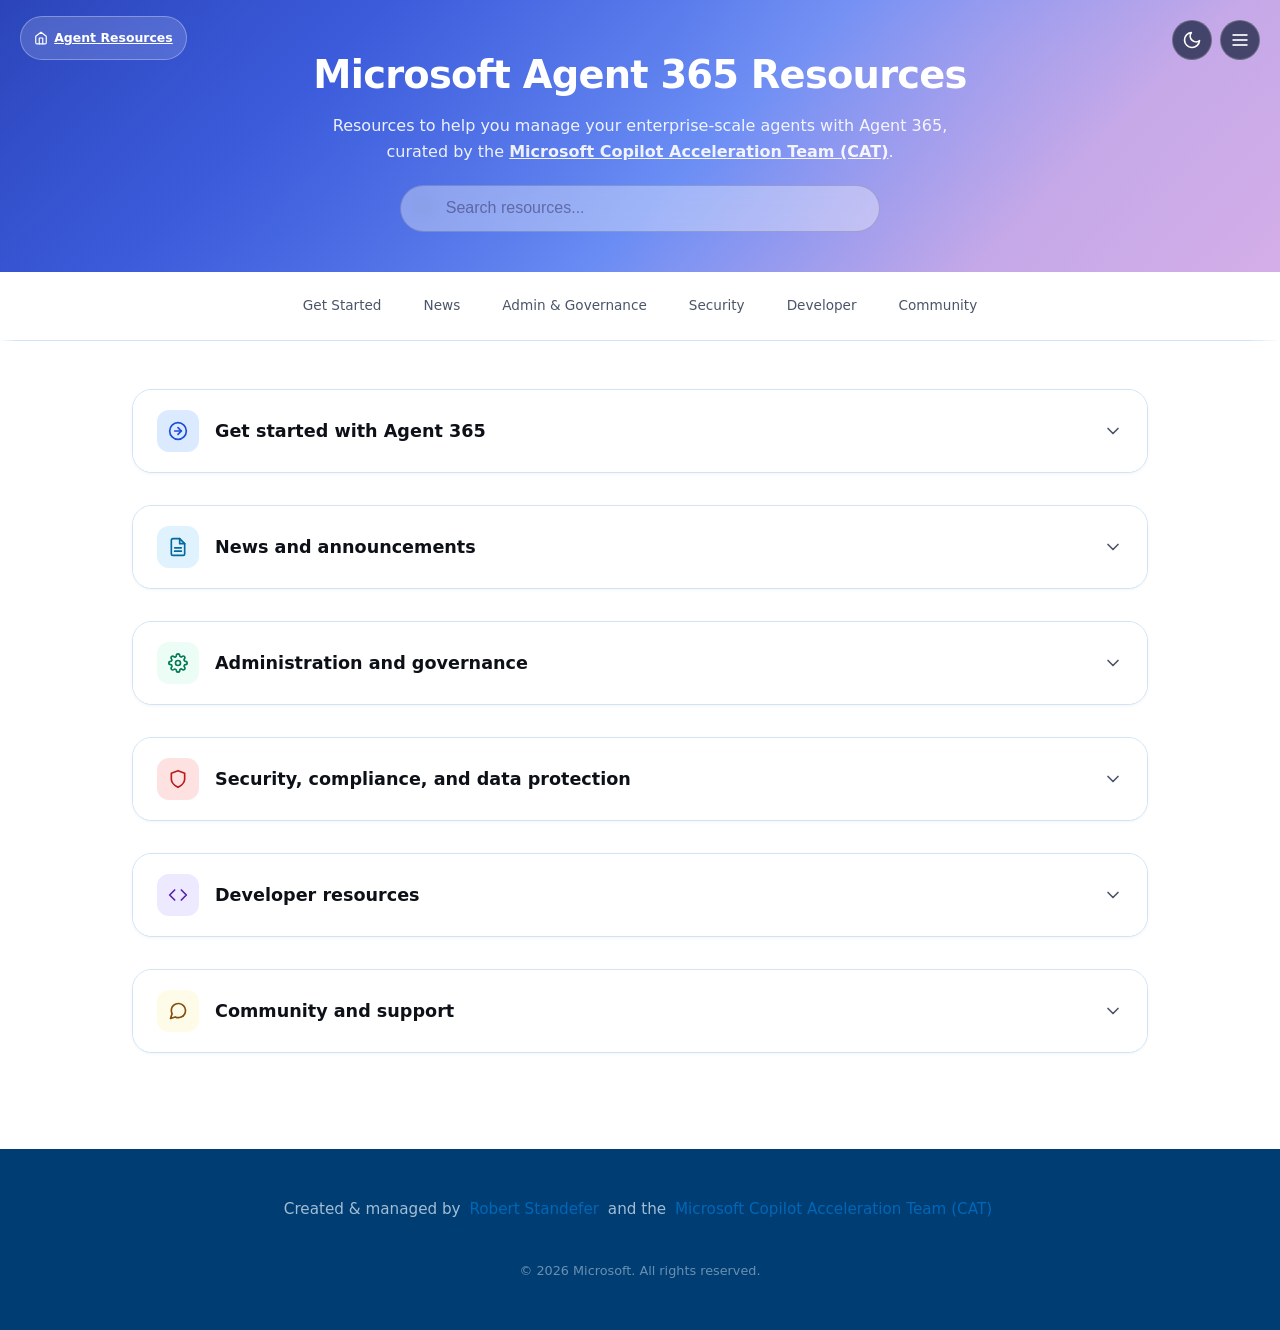
==== agent365/index.html @ 135c1c18 "Scheduled update 2026-06-18 Co-authored-by: Copilot <223556219+Copilot@users.noreply.github.com>" ====
<!doctype html>
<html lang="en">
  <head>
    <title>Microsoft Agent 365 Resources</title>
    <meta charset="utf-8" />
    <meta name="viewport" content="width=device-width, initial-scale=1" />
    <link rel="icon" href="favicon.ico" sizes="any" />
    <link rel="stylesheet" href="assets/css/styles.css" />
    <script src="../assets/js/theme-toggle.js"></script>

    <!-- Open Graph -->
    <meta property="og:type" content="article" />
    <meta property="og:title" content="Microsoft Agent 365 Resources" />
    <meta
      property="og:description"
      content="Curated resources to help you manage and govern your enterprise-scale agents with Agent 365 — the control plane for AI agents."
    />
    <meta
      name="description"
      content="Curated resources to help you manage and govern your enterprise-scale agents with Agent 365 — the control plane for AI agents."
    />
    <meta
		name="image" 
      property="og:image"
      content="https://microsoft.github.io/agent-resources/agent365/images/og-image.png?v=3"
    />
    <meta property="og:image:width" content="1200" />
    <meta property="og:image:height" content="630" />
    <meta name="author" content="Robert Standefer" />

    <!-- Twitter Card -->
    <meta name="twitter:card" content="summary_large_image" />
    <meta name="twitter:title" content="Microsoft Agent 365 Resources" />
    <meta
      name="twitter:description"
      content="Curated resources to help you manage and govern your enterprise-scale agents with Agent 365 — the control plane for AI agents."
    />
    <meta
      name="twitter:image"
      content="https://microsoft.github.io/agent-resources/agent365/images/og-image.png?v=3"
    />
    <script type="text/javascript">
    (function(c,l,a,r,i,t,y){
        c[a]=c[a]||function(){(c[a].q=c[a].q||[]).push(arguments)};
        t=l.createElement(r);t.async=1;t.src="https://www.clarity.ms/tag/"+i;
        y=l.getElementsByTagName(r)[0];y.parentNode.insertBefore(t,y);
    })(window, document, "clarity", "script", "vwf397nh78");
</script>
  </head>
  <body>
    <!-- Site Controls -->
    <div class="site-controls">
      <button id="theme-toggle" class="theme-toggle" aria-label="Switch to dark mode">
      <svg class="icon-moon" xmlns="http://www.w3.org/2000/svg" fill="none" viewBox="0 0 24 24" stroke="currentColor" stroke-width="2">
        <path stroke-linecap="round" stroke-linejoin="round" d="M21 12.79A9 9 0 1111.21 3a7 7 0 009.79 9.79z"/>
      </svg>
      <svg class="icon-sun" xmlns="http://www.w3.org/2000/svg" fill="none" viewBox="0 0 24 24" stroke="currentColor" stroke-width="2" style="display:none">
        <path stroke-linecap="round" stroke-linejoin="round" d="M12 3v1m0 16v1m8.66-13.66l-.71.71M4.05 19.95l-.71.71M21 12h-1M4 12H3m16.66 7.66l-.71-.71M4.05 4.05l-.71-.71M16 12a4 4 0 11-8 0 4 4 0 018 0z"/>
      </svg>
      </button>
      <button id="menu-toggle" class="menu-toggle" aria-label="Open menu" aria-expanded="false">
        <svg xmlns="http://www.w3.org/2000/svg" fill="none" viewBox="0 0 24 24" stroke="currentColor" stroke-width="2">
          <line x1="3" y1="6" x2="21" y2="6"/><line x1="3" y1="12" x2="21" y2="12"/><line x1="3" y1="18" x2="21" y2="18"/>
        </svg>
      </button>
      <nav id="site-menu" class="site-menu" aria-hidden="true">
        <a href="https://github.com/microsoft/agent-resources/blob/main/README.md" target="_blank" rel="noopener">README</a>
        <a href="https://github.com/microsoft/agent-resources/blob/main/agent365/CHANGELOG.md" target="_blank" rel="noopener">CHANGELOG</a>
      </nav>
    </div>

    <!-- ── Hero ── -->
    <section class="hero">
      <a href="../" class="hero-back">
        <svg viewBox="0 0 24 24"><path d="M3 9l9-7 9 7v11a2 2 0 0 1-2 2H5a2 2 0 0 1-2-2z"/><polyline points="9 22 9 12 15 12 15 22"/></svg>
        Agent Resources
      </a>
      <h1>Microsoft Agent 365 Resources</h1>
      <p>
        Resources to help you manage your enterprise-scale agents with Agent 365,<br> curated by the <a href="https://aka.ms/wearecat">Microsoft Copilot Acceleration Team (CAT)</a>.
      </p>
      <div class="search-bar">
        <svg
          viewBox="0 0 24 24"
          stroke-width="2"
          stroke-linecap="round"
          stroke-linejoin="round"
        >
          <circle cx="11" cy="11" r="8" />
          <line x1="21" y1="21" x2="16.65" y2="16.65" />
        </svg>
        <input
          type="text"
          id="searchInput" aria-label="Search resources"
          placeholder="Search resources..."
          autocomplete="off"
        />
      </div>
    </section>

    <!-- ── Sticky Nav ── -->
    <nav class="nav-strip" id="navStrip">
      <a href="#get-started">Get Started</a>
      <a href="#news">News</a>
<a href="#admin">Admin &amp; Governance</a>
      <a href="#security">Security</a>
      <a href="#developer">Developer</a>
      <a href="#community">Community</a>
    </nav>

    <!-- ── Content ── -->
    <main class="content-wrap">
      <!-- GET STARTED -->
      <div class="section-card" id="get-started">
        <button class="section-header" aria-expanded="false">
          <span class="section-icon icon-start" aria-hidden="true"><svg width="20" height="20" viewBox="0 0 24 24" fill="none" stroke="currentColor" stroke-width="2" stroke-linecap="round" stroke-linejoin="round"><circle cx="12" cy="12" r="10"/><path d="M12 16l4-4-4-4"/><line x1="8" y1="12" x2="16" y2="12"/></svg></span>
          <span class="section-title">Get started with Agent 365</span>
          <svg
            class="chevron"
            viewBox="0 0 24 24"
            stroke-width="2"
            stroke-linecap="round"
            stroke-linejoin="round"
          >
            <polyline points="6 9 12 15 18 9" />
          </svg>
        </button>
        <div class="section-body">
          <h3 class="sub-heading">What is Agent 365?</h3>
          <ul class="link-list">
            <li><a href="https://www.youtube.com/watch?v=WTcyL68qTo8" target="_blank" rel="noopener">Agent 365 Overview</a> &mdash; John Savill's Technical Training, video</li>
            <li><a href="https://www.youtube.com/watch?v=SzxwdNeSnKs" target="_blank" rel="noopener">Introducing Microsoft Agent 365 &mdash; The control plane for AI agents</a> &mdash; video</li>
            <li><a href="https://aka.ms/aiWebinars/agent365" target="_blank" rel="noopener">Everything to know about Microsoft Agent 365</a> &mdash; webinar</li>
            <li><a href="https://learn.microsoft.com/microsoft-agent-365/use" target="_blank" rel="noopener">Use and collaborate with agents in Agent 365</a> &mdash; end-user guide</li>
            <li>Official website &mdash; <a href="https://aka.ms/A365Website" target="_blank" rel="noopener">aka.ms/A365Website</a></li>
            <li>
              Official product page &mdash;
              <a
                href="https://www.microsoft.com/microsoft-agent-365"
                target="_blank"
                rel="noopener"
                >Microsoft Agent 365: The Control Plane for Agents</a
              >
            </li>
            <li>
              Documentation hub &mdash;
              <a
                href="https://learn.microsoft.com/microsoft-agent-365/"
                target="_blank"
                rel="noopener"
                >Microsoft Agent 365 documentation</a
              >
            </li>
            <li>
              <a
                href="https://learn.microsoft.com/microsoft-agent-365/overview"
                target="_blank"
                rel="noopener"
                >What is Microsoft Agent 365?</a
              >
              &mdash; overview and core capabilities
            </li>
          </ul>
          <h3 class="sub-heading">Onboarding guides</h3>
          <ul class="link-list">
            <li><a href="https://learn.microsoft.com/microsoft-agent-365/get-started" target="_blank" rel="noopener">Get started with Agent 365</a> &mdash; step-by-step guide to enabling Agent 365 and onboarding your organization</li>
            <li><a href="https://learn.microsoft.com/microsoft-agent-365/connect-existing-agents" target="_blank" rel="noopener">Connect existing agents to Agent 365</a> &mdash; register and govern agents already built on any platform or framework</li>
            <li><a href="https://learn.microsoft.com/microsoft-agent-365/third-party-agents" target="_blank" rel="noopener">Use third-party agents in Agent 365</a> &mdash; discover, enable, and govern partner agents through the Agent 365 catalog</li>
          </ul>
          <h3 class="sub-heading">Core capabilities</h3>
          <ul class="link-list">
            <li>
              <strong>Registry</strong> &mdash; discover and catalog every agent
              across the organization
            </li>
            <li>
              <strong>Access Control</strong> &mdash; set policies for which
              agents can run and who can use them
            </li>
            <li>
              <strong>Visualization</strong> &mdash; dashboards and telemetry
              across the entire agent fleet
            </li>
            <li>
              <strong>Interoperability</strong> &mdash; works with agents from
              Microsoft, open-source, and third-party platforms
            </li>
            <li>
              <strong>Security</strong> &mdash; threat detection, compliance,
              and data protection for agents at scale
            </li>
          </ul>
          <h3 class="sub-heading">Microsoft Build 2026</h3>
          <ul class="session-grid">
            <li><a href="https://news.microsoft.com/build-2026/" target="_blank" rel="noopener"><span class="session-badge">HUB</span> Build 2026 news hub</a></li>
            <li><a href="https://news.microsoft.com/build-2026-live-blog/" target="_blank" rel="noopener"><span class="session-badge">LIVE</span> Build 2026 live blog</a></li>
          </ul>
        </div>
      </div>

      <!-- NEWS & ANNOUNCEMENTS -->
      <div class="section-card" id="news">
        <button class="section-header" aria-expanded="false">
          <span class="section-icon icon-news" aria-hidden="true"><svg width="20" height="20" viewBox="0 0 24 24" fill="none" stroke="currentColor" stroke-width="2" stroke-linecap="round" stroke-linejoin="round"><path d="M14 2H6a2 2 0 0 0-2 2v16a2 2 0 0 0 2 2h12a2 2 0 0 0 2-2V8z"/><polyline points="14 2 14 8 20 8"/><line x1="16" y1="13" x2="8" y2="13"/><line x1="16" y1="17" x2="8" y2="17"/></svg></span>
          <span class="section-title">News and announcements</span>
          <svg
            class="chevron"
            viewBox="0 0 24 24"
            stroke-width="2"
            stroke-linecap="round"
            stroke-linejoin="round"
          >
            <polyline points="6 9 12 15 18 9" />
          </svg>
        </button>
        <div class="section-body">
          <ul class="link-list">
            <li><a href="https://news.microsoft.com/build-2026-live-blog/" target="_blank" rel="noopener">Microsoft Build 2026 live blog</a> &mdash; all Build 2026 announcements including Windows 365 for Agents GA, Microsoft Scout, and expanded agent governance (Jun 2026)</li>
            <li><a href="https://techcommunity.microsoft.com/blog/agent-365-blog/make-any-agent-enterprise-ready-with-the-agent-365-sdk/4524575" target="_blank" rel="noopener">Make any agent enterprise-ready with the Agent 365 SDK</a> &mdash; Tech Community walkthrough of identity, observability, notifications, Work IQ tooling, and governance for agents built on any stack (Jun 2, 2026)</li>
            <li><a href="https://www.microsoft.com/security/blog/2026/05/01/microsoft-agent-365-now-generally-available-expands-capabilities-and-integrations/" target="_blank" rel="noopener">Microsoft Agent 365, now generally available, expands capabilities and integrations</a> &mdash; official GA announcement covering the control plane, shadow AI discovery, Windows 365 for Agents, and partner ecosystem expansion (May 1, 2026)</li>
            <li><a href="https://www.microsoft.com/security/blog/2026/06/02/microsoft-build-2026-securing-code-agents-and-models-across-the-development-lifecycle/" target="_blank" rel="noopener">Microsoft Build 2026: Securing code, agents, and models across the development lifecycle</a> &mdash; Microsoft Security Blog roundup covering Windows 365 for Agents, Intune policy controls, and agent governance at Build 2026 (Jun 2, 2026)</li>
            <li><a href="https://blogs.windows.com/windowsdeveloper/2026/06/02/windows-platform-security-for-ai-agents/" target="_blank" rel="noopener">Making Windows the trustworthy OS for agents</a> &mdash; Windows platform security primitives, Microsoft Execution Containers, and Agent 365 policy-based controls for local agents (Jun 2, 2026)</li>
            <li>
              Agent 365 blog &mdash;
              <a
                href="https://techcommunity.microsoft.com/category/microsoft365/blog/agent-365-blog"
                target="_blank"
                rel="noopener"
                >Microsoft Tech Community</a
              >
            </li>
            <li>
              <a
                href="https://www.microsoft.com/microsoft-agent-365"
                target="_blank"
                rel="noopener"
                >Microsoft Agent 365 product page</a
              >
              &mdash; product overview, capabilities, and deployment entry points
            </li>
            <li>
              <a
                href="https://www.microsoft.com/microsoft-365/blog/2026/03/09/powering-frontier-transformation-with-copilot-and-agents/"
                target="_blank"
                rel="noopener"
                >Powering frontier transformation with Copilot and agents</a
              >
              (Mar 2026)
            </li>
            <li>
              <a
                href="https://blogs.microsoft.com/blog/2026/03/09/introducing-the-first-frontier-suite-built-on-intelligence-trust/"
                target="_blank"
                rel="noopener"
                >Introducing the First Frontier Suite built on Intelligence +
                Trust</a
              >
              (Mar 2026)
            </li>
            <li>
              <a
                href="https://techcommunity.microsoft.com/blog/agent-365-blog/get-to-know-these-agent-365-community-all-stars/4501056"
                target="_blank"
                rel="noopener"
                >Get to know these Agent 365 community all-stars</a
              >
            </li>
            <li><a href="https://adoption.microsoft.com/files/copilot-studio/Agent-governance-whitepaper.pdf" target="_blank" rel="noopener">Agent Governance Whitepaper</a> &mdash; comprehensive guidance on agent lifecycle, compliance, data security, and responsible AI</li>
            <li><a href="https://techcommunity.microsoft.com/blog/microsoft-entra-blog/microsoft-entra-innovations-announced-at-rsac-2026/4502146" target="_blank" rel="noopener">Microsoft Entra innovations announced at RSAC 2026</a> &mdash; Agent ID, shadow AI detection, and Zero Trust for AI</li>
            <li><a href="https://blogs.windows.com/msedgedev/2026/03/23/protect-your-enterprise-from-shadow-ai-and-more-announcements-at-rsac-2026/" target="_blank" rel="noopener">Protect your enterprise from shadow AI and more: Announcements at RSAC 2026</a> &mdash; network-level prompt injection blocking and shadow AI detection</li>
            <li><a href="https://techcommunity.microsoft.com/blog/microsoft-security-blog/securing-ai-agents-end%E2%80%91to%E2%80%91end-connecting-purview-dspm-agent-365-and-the-ai-secur/4521155" target="_blank" rel="noopener">Securing AI agents end-to-end: Connecting Purview, DSPM, Agent 365, and the AI Security Dashboard</a> &mdash; Microsoft Security Blog &mdash; closes the visibility gap across data protection, identity governance, and threat detection for Copilot and custom agents (May 19, 2026)</li>
            <li><a href="https://techcommunity.microsoft.com/blog/agent-365-blog/microsoft-365-e7--agent365-from-where-you-are-to-enterprise-ai-at-scale/4519969" target="_blank" rel="noopener">Microsoft 365 E7 + Agent 365: From where you are to enterprise AI at scale</a> &mdash; Tech Community Agent 365 blog &mdash; how the E7 Frontier Suite operationalizes agent governance, visibility, and control (May 15, 2026)</li>
            <li><a href="https://techcommunity.microsoft.com/blog/agent-365-blog/agent365-the-identity-first-control-plane-for-scalable-ai-agents/4519921" target="_blank" rel="noopener">Agent 365: The identity-first control plane for scalable AI agents</a> &mdash; Tech Community Agent 365 blog &mdash; explainer on agent identity as the foundation for governing persistent AI actors (May 14, 2026)</li>
            <li><a href="https://techcommunity.microsoft.com/blog/agent-365-blog/you-asked%E2%80%94we-answered-inside-the-agent-365-ama/4519485" target="_blank" rel="noopener">You asked — we answered: Inside the Agent 365 AMA</a> &mdash; replay and Q&amp;A from the May 12 Agent 365 Live AMA covering licensing, third-party agents, governance, and security (May 13, 2026)</li>
            <li><a href="https://www.microsoft.com/security/blog/2026/05/01/microsoft-agent-365-now-generally-available-expands-capabilities-and-integrations/" target="_blank" rel="noopener">Microsoft Agent 365, now generally available, expands capabilities and integrations</a> &mdash; official GA announcement on the Microsoft Security Blog &mdash; Agent 365 control plane is now GA at $15/user/month, with expanded Defender, Purview, Entra, and third-party integrations (May 1, 2026)</li>
            <li><a href="https://techcommunity.microsoft.com/blog/agent-365-blog/what%E2%80%99s-new-in-agent-365-may-2026/4516340" target="_blank" rel="noopener">What's New in Agent 365: May 2026</a> &mdash; Tech Community Agent 365 blog &mdash; GA capabilities walkthrough including the new admin-center dashboard, agent registry, and observe/govern/secure pillars (May 1, 2026)</li>
            <li><a href="https://techcommunity.microsoft.com/blog/partnernews/now-generally-available-microsoft-365-e7-and-agent-365/4516469" target="_blank" rel="noopener">Now generally available: Microsoft 365 E7 and Agent 365</a> &mdash; Tech Community Partner News &mdash; the new E7 Frontier Suite bundles E5, Copilot, Entra Suite, and Agent 365; CSP licensing details and partner readiness (May 1, 2026)</li>
            <li><a href="https://venturebeat.com/technology/microsoft-takes-agent-365-out-of-preview-as-shadow-ai-becomes-an-enterprise-threat" target="_blank" rel="noopener">Microsoft takes Agent 365 out of preview as shadow AI becomes an enterprise threat</a> &mdash; VentureBeat coverage of Agent 365 GA, shadow AI detection, and runtime protection (May 2026)</li>
            <li><a href="https://techcommunity.microsoft.com/blog/agent-365-blog/icymi-microsoft-agent-365-ama/4503596" target="_blank" rel="noopener">ICYMI: Microsoft Agent 365 AMA</a> &mdash; replay of the Ask Microsoft Anything session covering licensing, adoption, deployment, and live product Q&amp;A (Mar 18, 2026)</li>
          </ul>
        </div>
      </div>

      <!-- IT ADMIN -->
      <div class="section-card" id="admin">
        <button class="section-header" aria-expanded="false">
          <span class="section-icon icon-admin" aria-hidden="true"><svg width="20" height="20" viewBox="0 0 24 24" fill="none" stroke="currentColor" stroke-width="2" stroke-linecap="round" stroke-linejoin="round"><circle cx="12" cy="12" r="3"/><path d="M19.4 15a1.65 1.65 0 0 0 .33 1.82l.06.06a2 2 0 0 1 0 2.83 2 2 0 0 1-2.83 0l-.06-.06a1.65 1.65 0 0 0-1.82-.33 1.65 1.65 0 0 0-1 1.51V21a2 2 0 0 1-2 2 2 2 0 0 1-2-2v-.09A1.65 1.65 0 0 0 9 19.4a1.65 1.65 0 0 0-1.82.33l-.06.06a2 2 0 0 1-2.83 0 2 2 0 0 1 0-2.83l.06-.06A1.65 1.65 0 0 0 4.68 15a1.65 1.65 0 0 0-1.51-1H3a2 2 0 0 1-2-2 2 2 0 0 1 2-2h.09A1.65 1.65 0 0 0 4.6 9a1.65 1.65 0 0 0-.33-1.82l-.06-.06a2 2 0 0 1 0-2.83 2 2 0 0 1 2.83 0l.06.06A1.65 1.65 0 0 0 9 4.68a1.65 1.65 0 0 0 1-1.51V3a2 2 0 0 1 2-2 2 2 0 0 1 2 2v.09a1.65 1.65 0 0 0 1 1.51 1.65 1.65 0 0 0 1.82-.33l.06-.06a2 2 0 0 1 2.83 0 2 2 0 0 1 0 2.83l-.06.06A1.65 1.65 0 0 0 19.4 9a1.65 1.65 0 0 0 1.51 1H21a2 2 0 0 1 2 2 2 2 0 0 1-2 2h-.09a1.65 1.65 0 0 0-1.51 1z"/></svg></span>
          <span class="section-title">Administration and governance</span>
          <svg
            class="chevron"
            viewBox="0 0 24 24"
            stroke-width="2"
            stroke-linecap="round"
            stroke-linejoin="round"
          >
            <polyline points="6 9 12 15 18 9" />
          </svg>
        </button>
        <div class="section-body">
          <ul class="link-list">
            <li><a href="https://aka.ms/a365/registry" target="_blank" rel="noopener">Discover, Govern, and Secure Agents with Registry and Agent Map</a> &mdash; webinar</li>
            <li><a href="https://aka.ms/A365/Access" target="_blank" rel="noopener">Access Control for Agents</a> &mdash; webinar</li>
            <li><a href="https://aka.ms/A365/Interop" target="_blank" rel="noopener">Agent 365 Tools: Identity, Observability &amp; Interoperability</a> &mdash; webinar</li>
            <li>
              Agent 365 in Microsoft 365 Admin Center &mdash;
              <a
                href="https://learn.microsoft.com/microsoft-365/admin/manage/agent-365-overview?view=o365-worldwide"
                target="_blank"
                rel="noopener"
                >overview page</a
              >
            </li>
            <li>
              Agent Registry &mdash;
              <a
                href="https://learn.microsoft.com/microsoft-365/admin/manage/agent-registry?view=o365-worldwide"
                target="_blank"
                rel="noopener"
                >manage and govern agents in Admin Center</a
              >
            </li>
            <li>
              Microsoft 365 Copilot agents admin guide &mdash;
              <a
                href="https://learn.microsoft.com/copilot/microsoft-365/agent-essentials/m365-agents-admin-guide"
                target="_blank"
                rel="noopener"
                >full admin reference</a
              >
            </li>
          </ul>
          <h3 class="sub-heading">Monitor and observe</h3>
          <ul class="link-list">
            <li><a href="https://learn.microsoft.com/microsoft-agent-365/observe" target="_blank" rel="noopener">Observe agent activity in Microsoft Teams</a> &mdash; dashboards and telemetry for monitoring agent interactions within Teams</li>
            <li><a href="https://learn.microsoft.com/microsoft-agent-365/observe-agents-microsoft-365-copilot" target="_blank" rel="noopener">Observe agent activity in Microsoft 365 Copilot</a> &mdash; monitor agent usage and performance across the M365 Copilot surface</li>
          </ul>
          <h3 class="sub-heading">Agent governance resources</h3>
          <ul class="link-list">
            <li><a href="https://learn.microsoft.com/copilot/microsoft-365/agent-essentials/m365-agents-checklist" target="_blank" rel="noopener">Microsoft 365 Agents Checklist</a> &mdash; deployment checklist covering objectives, costs, RAI, permissions, and rollout phases</li>
            <li><a href="https://adoption.microsoft.com/files/copilot-studio/Agent-governance-whitepaper.pdf" target="_blank" rel="noopener">Agent Governance Whitepaper</a> &mdash; lifecycle management, compliance frameworks, and responsible AI guidelines</li>
            <li><a href="https://learn.microsoft.com/microsoft-365/admin/manage/manage-copilot-agents-integrated-apps" target="_blank" rel="noopener">Manage agents in the Microsoft 365 admin center</a> &mdash; view, block, assign, and remove agents across your tenant</li>
            <li><a href="https://techcommunity.microsoft.com/blog/healthcareandlifesciencesblog/new-agent-management-experience-in-microsoft-365-admin-center/4422483" target="_blank" rel="noopener">New Agent Management Experience in M365 Admin Center</a> &mdash; dedicated Agents &amp; Connectors admin hub</li>
          </ul>
        </div>
      </div>

      <!-- SECURITY -->
      <div class="section-card" id="security">
        <button class="section-header" aria-expanded="false">
          <span class="section-icon icon-security" aria-hidden="true"><svg width="20" height="20" viewBox="0 0 24 24" fill="none" stroke="currentColor" stroke-width="2" stroke-linecap="round" stroke-linejoin="round"><path d="M12 22s8-4 8-10V5l-8-3-8 3v7c0 6 8 10 8 10z"/></svg></span>
          <span class="section-title"
            >Security, compliance, and data protection</span
          >
          <svg
            class="chevron"
            viewBox="0 0 24 24"
            stroke-width="2"
            stroke-linecap="round"
            stroke-linejoin="round"
          >
            <polyline points="6 9 12 15 18 9" />
          </svg>
        </button>
        <div class="section-body">
          <h3 class="sub-heading">Agent 365 security documentation</h3>
          <ul class="link-list">
            <li><a href="https://aka.ms/A365/Security" target="_blank" rel="noopener">Unlocking Agent 365 Security and Governance</a> &mdash; webinar</li>
            <li>
              <a
                href="https://learn.microsoft.com/security/security-for-ai/agent-365-security"
                target="_blank"
                rel="noopener"
                >Secure AI agents at scale using Microsoft Agent 365</a
              >
              &mdash; identity, access control, threat detection, runtime
              defense, and data security
            </li>
            <li>
              <a
                href="https://www.microsoft.com/security/blog/2026/03/09/secure-agentic-ai-for-your-frontier-transformation/"
                target="_blank"
                rel="noopener"
                >Secure agentic AI for your Frontier Transformation</a
              >
              &mdash; Microsoft Security Blog (Mar 2026)
            </li>
            <li><a href="https://www.microsoft.com/security/blog/2026/06/02/microsoft-build-2026-securing-code-agents-and-models-across-the-development-lifecycle/" target="_blank" rel="noopener">Securing code, agents, and models across the development lifecycle</a> &mdash; Build 2026 security guidance spanning agent governance, identity, and runtime controls</li>
            <li><a href="https://blogs.windows.com/windowsdeveloper/2026/06/02/windows-platform-security-for-ai-agents/" target="_blank" rel="noopener">Windows platform security for AI agents</a> &mdash; containment, identity, manageability, and Microsoft Execution Containers for trustworthy local agents</li>
            <li>
              <a
                href="https://www.microsoft.com/security/blog/2026/01/23/runtime-risk-realtime-defense-securing-ai-agents/"
                target="_blank"
                rel="noopener"
                >From runtime risk to real-time defense: Securing AI agents</a
              >
              &mdash; Microsoft Security Blog
            </li>
          </ul>
          <h3 class="sub-heading">Microsoft Purview</h3>
          <ul class="link-list">
            <li>
              <a
                href="https://learn.microsoft.com/purview/ai-agent-365"
                target="_blank"
                rel="noopener"
                >Use Microsoft Purview to manage data security &amp; compliance
                for Agent 365</a
              >
              &mdash; DSPM for AI, auditing, DLP, sensitivity labels,
              eDiscovery, Insider Risk Management
            </li>
          </ul>
          <h3 class="sub-heading">Microsoft Defender</h3>
          <ul class="link-list">
            <li>
              <a
                href="https://learn.microsoft.com/defender-xdr/ai-agent-inventory"
                target="_blank"
                rel="noopener"
                >Protect AI agents &mdash; Microsoft Defender XDR</a
              >
              &mdash; agent inventory, real-time protection, threat hunting,
              security posture management
            </li>
          </ul>
          <h3 class="sub-heading">Microsoft Entra Agent ID</h3>
          <ul class="link-list">
            <li>
              <a
                href="https://learn.microsoft.com/entra/agent-id/identity-platform/what-is-agent-id"
                target="_blank"
                rel="noopener"
                >What are agent identities? &mdash; Microsoft Entra Agent ID</a
              >
              &mdash; authentication, authorization, identity protection, and
              access governance for AI agents
            </li>
          </ul>
          <h3 class="sub-heading">Governance and compliance</h3>
          <ul class="link-list">
            <li><a href="https://techcommunity.microsoft.com/blog/microsoft-security-blog/microsoft-purview-securing-data-and-enabling-apps-and-agents-across-your-ai-stac/4503806" target="_blank" rel="noopener">Microsoft Purview: Securing data and enabling apps and agents across your AI stack</a> &mdash; data security, compliance, and governance for enterprise agent deployments</li>
          </ul>
        </div>
      </div>

      <!-- DEVELOPER -->
      <div class="section-card" id="developer">
        <button class="section-header" aria-expanded="false">
          <span class="section-icon icon-dev" aria-hidden="true"><svg width="20" height="20" viewBox="0 0 24 24" fill="none" stroke="currentColor" stroke-width="2" stroke-linecap="round" stroke-linejoin="round"><polyline points="16 18 22 12 16 6"/><polyline points="8 6 2 12 8 18"/></svg></span>
          <span class="section-title">Developer resources</span>
          <svg
            class="chevron"
            viewBox="0 0 24 24"
            stroke-width="2"
            stroke-linecap="round"
            stroke-linejoin="round"
          >
            <polyline points="6 9 12 15 18 9" />
          </svg>
        </button>
        <div class="section-body">
          <h3 class="sub-heading">Videos</h3>
          <ul class="link-list">
            <li><a href="https://www.youtube.com/watch?v=LOtAElJYlmc" target="_blank" rel="noopener">Make your Agents Enterprise-Ready with the Agent 365 SDK</a></li>
            <li><a href="https://www.youtube.com/watch?v=dOcIowhliJ4" target="_blank" rel="noopener">Introduction to Agent 365 SDK</a></li>
            <li><a href="https://www.youtube.com/watch?v=115RGNG18Qg&amp;list=PLWZJrkeLOrbZQjtKXMaOW6xS5RfPMUZjS" target="_blank" rel="noopener">Agent 365 for Developers</a> &mdash; playlist</li>
          </ul>
          <h3 class="sub-heading">Agent 365 SDK &amp; developer docs</h3>
          <ul class="link-list">
            <li>Microsoft Agent 365 Learn &mdash; <a href="https://aka.ms/Agent365Learn" target="_blank" rel="noopener">aka.ms/Agent365Learn</a></li>
            <li><a href="https://techcommunity.microsoft.com/blog/agent-365-blog/make-any-agent-enterprise-ready-with-the-agent-365-sdk/4524575" target="_blank" rel="noopener">Make any agent enterprise-ready with the Agent 365 SDK</a> &mdash; end-to-end primer on adding enterprise controls to existing agents</li>
            <li>
              Agent 365 developer documentation &mdash;
              <a
                href="https://learn.microsoft.com/microsoft-agent-365/developer/"
                target="_blank"
                rel="noopener"
                >SDK and CLI reference</a
              >
            </li>
            <li>
              Agent 365 identity &mdash;
              <a
                href="https://learn.microsoft.com/microsoft-agent-365/developer/identity"
                target="_blank"
                rel="noopener"
                >developer identity guide</a
              >
            </li>
            <li><a href="https://learn.microsoft.com/microsoft-agent-365/" target="_blank" rel="noopener">Microsoft Agent 365 documentation hub</a> &mdash; full product documentation</li>
            <li><a href="https://learn.microsoft.com/microsoft-agent-365/overview" target="_blank" rel="noopener">What is Microsoft Agent 365?</a> &mdash; overview of the control plane for AI agents</li>
          </ul>
          <h3 class="sub-heading">GitHub repositories</h3>
          <ul class="link-list">
            <li><a href="https://github.com/microsoft/Agent365-nodejs" target="_blank" rel="noopener">microsoft/Agent365-nodejs</a> &mdash; Agent 365 SDK for Node.js</li>
            <li><a href="https://github.com/microsoft/Agent365-python" target="_blank" rel="noopener">microsoft/Agent365-python</a> &mdash; Agent 365 SDK for Python</li>
            <li><a href="https://github.com/microsoft/Agent365-dotnet" target="_blank" rel="noopener">microsoft/Agent365-dotnet</a> &mdash; Agent 365 SDK for .NET</li>
            <li><a href="https://github.com/microsoft/Agent365-Samples" target="_blank" rel="noopener">microsoft/Agent365-Samples</a> &mdash; sample applications</li>
            <li><a href="https://github.com/microsoft/Agent365-devTools" target="_blank" rel="noopener">microsoft/Agent365-devTools</a> &mdash; developer tools</li>
          </ul>
        </div>
      </div>

      <!-- COMMUNITY -->
      <div class="section-card" id="community">
        <button class="section-header" aria-expanded="false">
          <span class="section-icon icon-comm" aria-hidden="true"><svg width="20" height="20" viewBox="0 0 24 24" fill="none" stroke="currentColor" stroke-width="2" stroke-linecap="round" stroke-linejoin="round"><path d="M21 11.5a8.38 8.38 0 0 1-.9 3.8 8.5 8.5 0 0 1-7.6 4.7 8.38 8.38 0 0 1-3.8-.9L3 21l1.9-5.7a8.38 8.38 0 0 1-.9-3.8 8.5 8.5 0 0 1 4.7-7.6 8.38 8.38 0 0 1 3.8-.9h.5a8.48 8.48 0 0 1 8 8v.5z"/></svg></span>
          <span class="section-title">Community and support</span>
          <svg
            class="chevron"
            viewBox="0 0 24 24"
            stroke-width="2"
            stroke-linecap="round"
            stroke-linejoin="round"
          >
            <polyline points="6 9 12 15 18 9" />
          </svg>
        </button>
        <div class="section-body">
          <ul class="link-list">
            <li>
              Agent 365 Tech Community blog &mdash;
              <a
                href="https://techcommunity.microsoft.com/category/microsoft365/blog/agent-365-blog"
                target="_blank"
                rel="noopener"
                >latest posts and announcements</a
              >
            </li>
            <li>
              <a
                href="https://techcommunity.microsoft.com/blog/agent-365-blog/get-to-know-these-agent-365-community-all-stars/4501056"
                target="_blank"
                rel="noopener"
                >Agent 365 community all-stars</a
              >
              &mdash; MVPs and influencers sharing tips and implementations
            </li>
            <li>
              Microsoft Agent 365 product page &mdash;
              <a
                href="https://www.microsoft.com/microsoft-agent-365"
                target="_blank"
                rel="noopener"
                >overview and access options</a
              >
            </li>
            <li>
              <a
                href="https://aka.ms/Agent365AMA"
                target="_blank"
                rel="noopener"
                >Agent 365 AMA</a
              >
              &mdash; Ask Me Anything sessions
            </li>
            <li><a href="https://learn.microsoft.com/microsoft-agent-365/" target="_blank" rel="noopener">Agent 365 documentation hub</a> &mdash; full Microsoft Learn documentation</li>
            <li><a href="https://www.youtube.com/playlist?list=PLWZJrkeLOrbZQjtKXMaOW6xS5RfPMUZjS" target="_blank" rel="noopener">Agent 365 for Developers playlist</a> &mdash; YouTube video series</li>
            <li><a href="https://aka.ms/A365discussions" target="_blank" rel="noopener">Agent 365 Discussions</a> &mdash; official community discussion forum</li>
          </ul>
          <h3 class="sub-heading">MVP and community blogs</h3>
          <ul class="link-list">
            <li><a href="https://a365-faq.jukkan.com/" target="_blank" rel="noopener">Agent 365 FAQ</a> &mdash; unofficial plain-language guide by Jukka Niiranen covering architecture, licensing, and governance</li>
            <li><a href="https://robquickenden.blog/2026/03/agent-365-nears-ga/" target="_blank" rel="noopener">Agent 365: Microsoft&rsquo;s Enterprise AI Control Plane explained</a> &mdash; Rob Quickenden deep-dive on features, pricing, and strategy</li>
            <li><a href="https://simondoy.com/2026/01/05/delving-into-configuring-and-building-my-first-microsoft-agent-365-agent/" target="_blank" rel="noopener">Delving into Agent 365 &mdash; Configuring and Building My First Agent</a> &mdash; Simon Doy hands-on walkthrough</li>
            <li><a href="https://www.youtube.com/live/60jAVUadMak" target="_blank" rel="noopener">Microsoft Agent 365 Walkthrough</a> &mdash; Steve Corey live dashboard walkthrough (video)</li>
            <li><a href="https://corsicatech.com/blog/microsoft-agent-365-secure-agentic-ai/" target="_blank" rel="noopener">How Microsoft&rsquo;s Agent 365 Will Revolutionize AI Governance</a> &mdash; Corsica Technologies</li>
            <li><a href="https://www.devoteam.com/expert-view/microsoft-agent-365/" target="_blank" rel="noopener">Microsoft Agent 365: The Enterprise Platform for AI Agent Governance</a> &mdash; Devoteam expert view</li>
            <li><a href="https://www.itpro.com/technology/artificial-intelligence/microsofts-new-agent-365-platform-is-a-one-stop-shop-for-deploying-securing-and-keeping-tabs-on-ai-agents" target="_blank" rel="noopener">Microsoft&rsquo;s new Agent 365 platform is a one-stop shop</a> &mdash; IT PRO analyst overview</li>
            <li><a href="https://stevecorey.com/microsoft-agent-365-the-features-nobody-is-talking-about-but-should-be/" target="_blank" rel="noopener">Microsoft Agent 365: The Features Nobody Is Talking About (But Should Be)</a> &mdash; Steve Corey on MCP server interoperability, agentic authentication, and agent instancing (Apr 2026)</li>
          </ul>
        </div>
      </div>
    </main>

    <!-- ── Footer ── -->
    <footer>
      <p>Created &amp; managed by <a href="https://www.linkedin.com/in/rstandefer/">Robert Standefer</a> and the <a href="https://aka.ms/wearecat">Microsoft Copilot Acceleration Team (CAT)</a></p>
    <p class="copyright">© 2026 Microsoft. All rights reserved.</p>
    </footer>

    <script src="../assets/js/main.js"></script>
  </body>
</html>
---- agent365/assets/css/styles.css ----
/* ── Reset & Base ── */
*, *::before, *::after { box-sizing: border-box; margin: 0; padding: 0; }

:root {
	--brand-deep:   #003d73;
	--brand-mid:    #0061a4;
	--brand-accent: #0078d4;
	--brand-light:  #50e6ff;
	--teal-accent:  #00b7c3;
	--surface:      #ffffff;
	--surface-alt:  #f0f6ff;
	--surface-hover:#dceeff;
	--text:         #0d1117;
	--text-muted:   #4a5568;
	--text-on-dark: #e8f4fd;
	--border:       #d0e4f5;
	--radius:       12px;
	--radius-lg:    20px;
	--shadow-sm:    0 1px 3px rgba(0,61,115,.06);
	--shadow-md:    0 4px 16px rgba(0,61,115,.08);
	--shadow-lg:    0 8px 32px rgba(0,61,115,.12);
	--transition:   .2s cubic-bezier(.4,0,.2,1);
	--space-1: .25rem;
	--space-2: .5rem;
	--space-3: .75rem;
	--space-4: 1rem;
	--space-5: 1.25rem;
	--space-6: 1.5rem;
	--space-7: 2rem;
	--space-8: 2.5rem;
	--space-9: 3rem;
	--space-10: 4rem;
	--text-xs: .7rem;
	--text-sm: .8rem;
	--text-base: 1rem;
	--text-md: 1rem;
	--text-lg: 1.1rem;
	--text-xl: 1.2rem;
	--text-2xl: 1.4rem;
}

html { scroll-behavior: smooth; }

body {
	font-family: 'Aptos', 'Segoe UI', system-ui, -apple-system, sans-serif;
	color: var(--text);
	line-height: 1.6;
	background: var(--surface);
	-webkit-font-smoothing: antialiased;
}

a {
	color: var(--brand-accent);
	text-decoration: none;
	transition: color var(--transition);
}
a:hover { color: var(--brand-mid); }

/* Focus-visible for keyboard navigation */
a:focus-visible, button:focus-visible, input:focus-visible {
	outline: 2px solid var(--brand-accent);
	outline-offset: 2px;
	border-radius: 4px;
}

.hero {
	background: linear-gradient(135deg,
		#2b44b8 0%, #3b5bdb 25%, #6b8ef5 55%,
		#c4a8e8 80%, #d4aee8 100%);
	color: #1e1b4b;
	padding: 2.75rem 2rem 2.5rem;
	text-align: center;
	position: relative;
	overflow: hidden;
}
.hero::before {
	content: '';
	position: absolute;
	inset: 0;
	background:
		radial-gradient(ellipse 600px 400px at 20% 80%, rgba(59,91,219,.25) 0%, transparent 70%),
		radial-gradient(ellipse 500px 350px at 80% 20%, rgba(212,174,232,.2) 0%, transparent 70%);
	pointer-events: none;
}
.hero h1 {
	font-size: clamp(1.6rem, 4vw, 2.4rem);
	font-weight: 700;
	letter-spacing: -.02em;
	margin-bottom: var(--space-2);
	position: relative;
	color: #ffffff;
}
.hero p {
	font-size: var(--text-md);
	opacity: .9;
	max-width: 620px;
	margin: 0 auto;
	position: relative;
	color: #ffffff;
}
.hero a { color: #ffffff; font-weight: 700; text-decoration: underline; }
.hero a:hover { color: #e2e8f0; }

/* ── Back to Hub ── */
.hero-back {
	min-height: 44px;
	position: absolute;
	top: 1rem;
	left: 1.25rem;
	display: inline-flex;
	align-items: center;
	gap: .4rem;
	padding: .35rem .8rem;
	background: rgba(255,255,255,.15);
	border: 1px solid rgba(255,255,255,.3);
	border-radius: 2rem;
	color: #ffffff;
	font-size: .78rem;
	font-weight: 600;
	text-decoration: none;
	backdrop-filter: blur(4px);
	transition: background var(--transition), transform var(--transition);
	z-index: 1;
}
.hero-back:hover {
	background: rgba(255,255,255,.28);
	color: #ffffff;
	transform: translateX(-2px);
}
.hero-back svg {
	width: 14px;
	height: 14px;
	stroke: currentColor;
	fill: none;
	stroke-width: 2;
	stroke-linecap: round;
	stroke-linejoin: round;
	flex-shrink: 0;
}

/* ── Search ── */
.search-bar {
	max-width: 480px;
	margin: 1.25rem auto 0;
	position: relative;
}
.search-bar input {
	width: 100%;
	padding: .85rem 1.2rem .85rem 2.8rem;
	border: 1.5px solid rgba(30,27,75,.2);
	border-radius: 50px;
	background: rgba(255,255,255,.35);
	color: #1e1b4b;
	font-size: var(--text-md);
	backdrop-filter: blur(8px);
	transition: border-color var(--transition), background var(--transition);
}
.search-bar input::placeholder { color: rgba(30,27,75,.45); }
.search-bar input:focus {
	border-color: rgba(30,27,75,.4);
	background: rgba(255,255,255,.55);
}
.search-bar svg {
	position: absolute;
	left: 1rem;
	top: 50%;
	transform: translateY(-50%);
	width: 18px;
	height: 18px;
	stroke: rgba(30,27,75,.45);
	fill: none;
	pointer-events: none;
}

/* ── Nav Pills ── */
.nav-strip {
	background: var(--surface);
	border-bottom: 1px solid var(--border);
	padding: .75rem 2rem;
	position: sticky;
	top: 0;
	z-index: 100;
	overflow-x: auto;
	display: flex;
	gap: var(--space-2);
	justify-content: center;
	-webkit-overflow-scrolling: touch;
}
.nav-strip::-webkit-scrollbar { display: none; }
.nav-strip {
	-ms-overflow-style: none;
	scrollbar-width: none;
	mask-image: linear-gradient(to right, transparent 0, black 1rem, black calc(100% - 2rem), transparent 100%);
	-webkit-mask-image: linear-gradient(to right, transparent 0, black 1rem, black calc(100% - 2rem), transparent 100%);
}
.nav-strip a {
	min-height: 44px;
	display: inline-flex;
	align-items: center;
	white-space: nowrap;
	padding: .45rem 1rem;
	border-radius: 50px;
	font-size: .85rem;
	font-weight: 500;
	color: var(--text-muted);
	transition: color var(--transition), background var(--transition), border-color var(--transition);
	border: 1px solid transparent;
}
.nav-strip a:hover {
	color: var(--brand-accent);
	background: var(--surface-alt);
	border-color: var(--border);
}

/* ── Main Layout ── */
.content-wrap {
	max-width: 1080px;
	margin: 0 auto;
	padding: var(--space-9) var(--space-7) var(--space-10);
}

/* ── Section Cards ── */
.section-card {
	scroll-margin-top: 4.5rem;
	margin-bottom: var(--space-7);
	border: 1px solid var(--border);
	border-radius: var(--radius-lg);
	background: var(--surface);
	box-shadow: var(--shadow-sm);
	overflow: hidden;
	transition: box-shadow var(--transition);
}
.section-card:hover { box-shadow: var(--shadow-md); }

.section-header {
	display: flex;
	align-items: center;
	gap: var(--space-4);
	padding: 1.25rem 1.5rem;
	cursor: pointer;
	user-select: none;
	background: var(--surface);
	transition: background var(--transition);
	border: none;
	width: 100%;
	text-align: left;
	font: inherit;
	color: inherit;
}
.section-header:hover { background: var(--surface-alt); }

.section-icon {
	width: 42px;
	height: 42px;
	border-radius: var(--radius);
	display: flex;
	align-items: center;
	justify-content: center;
	font-size: 1.3rem;
	flex-shrink: 0;
}
.icon-start    { background: #dbeafe; color:#1d4ed8; }
.icon-news     { background: #e0f2fe; color:#0369a1; }
.icon-ignite   { background: #fce7f3; color:#9d174d; }
.icon-train    { background: #fff7ed; color:#c2410c; }
.icon-dev      { background: #ede9fe; color:#5b21b6; }
.icon-admin    { background: #ecfdf5; color:#047857; }
.icon-security { background: #fee2e2; color:#b91c1c; }
.icon-comm     { background: #fefce8; color:#854d0e; }
.icon-webinar  { background: #eff6ff; color:#1d4ed8; }

.section-title {
	font-size: var(--text-lg);
	font-weight: 600;
	flex: 1;
}

.chevron {
	width: 20px;
	height: 20px;
	stroke: var(--text-muted);
	fill: none;
	transition: transform .25s ease;
	flex-shrink: 0;
}
.section-card.open .chevron { transform: rotate(180deg); }

.section-body {
	display: none;
	padding: 0 1.5rem 1.5rem;
}
.section-card.open .section-body { display: block; }

/* ── Sub-sections ── */
.sub-heading {
	font-size: var(--text-sm);
	font-weight: 700;
	text-transform: uppercase;
	letter-spacing: .06em;
	color: var(--text-muted);
	margin: 1.25rem 0 .5rem;
	padding-bottom: .35rem;
	border-bottom: 1px solid var(--border);
}
.sub-heading:first-child { margin-top: 0; }

/* ── Link Lists ── */
.link-list {
	list-style: none;
	display: flex;
	flex-direction: column;
	gap: .35rem;
}
.link-list li {
	padding: .5rem .75rem;
	border-radius: var(--radius);
	transition: background var(--transition);
	font-size: var(--text-base);
	line-height: 1.5;
}
.link-list li:hover { background: var(--surface-hover); }

.link-list a { font-weight: 500; }

.link-sep {
	color: var(--text-muted);
	margin: 0 .25rem;
	font-size: .85em;
}

/* ── Session Grid ── */
.session-grid {
	display: grid;
	grid-template-columns: repeat(auto-fill, minmax(280px, 1fr));
	gap: var(--space-3);
	list-style: none;
}
.session-grid li {
	border: 1px solid var(--border);
	border-radius: var(--radius);
	overflow: hidden;
	transition: border-color var(--transition), box-shadow var(--transition);
}
.session-grid li:hover {
	border-color: var(--brand-light);
	box-shadow: var(--shadow-md);
}
.session-grid a {
	display: flex;
	align-items: center;
	gap: var(--space-3);
	padding: .75rem 1rem;
	color: var(--text);
	font-weight: 500;
	font-size: .9rem;
	text-decoration: none;
	height: 100%;
}
.session-grid a:hover { color: var(--brand-accent); }

.session-badge {
	font-size: var(--text-xs);
	font-weight: 700;
	background: var(--surface-alt);
	color: var(--brand-accent);
	padding: .2rem .5rem;
	border-radius: 6px;
	flex-shrink: 0;
	letter-spacing: .02em;
}

/* ── Footer ── */
footer {
	background: var(--brand-deep);
	color: var(--text-on-dark);
	text-align: center;
	padding: 3rem 2rem 2rem;
}
footer h2 { font-size: var(--text-2xl); margin-bottom: var(--space-2); }
footer p { opacity: .7; font-size: .95rem; margin-bottom: 1rem; }
footer a { padding: .5rem .25rem; }
footer .btn {
	display: inline-block;
	padding: .65rem 1.8rem;
	border: 1.5px solid rgba(255,255,255,.3);
	border-radius: 50px;
	color: #fff;
	font-weight: 600;
	font-size: .9rem;
	transition: background var(--transition), border-color var(--transition);
}
footer .btn:hover { background: rgba(255,255,255,.1); border-color: rgba(255,255,255,.6); }
footer .copyright {
	margin-top: 2.5rem;
	font-size: var(--text-sm);
	opacity: .45;
}

/* ── Site Controls ── */
.site-controls {
	position: fixed;
	top: 1.25rem;
	right: 1.25rem;
	z-index: 1000;
	display: flex;
	align-items: center;
	gap: .5rem;
}

/* ── Theme Toggle ── */
.theme-toggle {
	background: rgba(13, 27, 53, .7);
	backdrop-filter: blur(8px);
	border: 1px solid rgba(255,255,255,.2);
	border-radius: 50%;
	width: 40px;
	height: 40px;
	display: flex;
	align-items: center;
	justify-content: center;
	cursor: pointer;
	transition: background var(--transition), border-color var(--transition), transform var(--transition);
	color: #ffffff;
}
.theme-toggle:hover {
	background: rgba(13, 27, 53, .9);
	border-color: rgba(255,255,255,.35);
	transform: scale(1.05);
}
.theme-toggle svg {
	width: 20px;
	height: 20px;
}

/* ── Hamburger Menu ── */
.menu-toggle {
	background: rgba(13, 27, 53, .7);
	backdrop-filter: blur(8px);
	border: 1px solid rgba(255,255,255,.2);
	border-radius: 50%;
	width: 40px;
	height: 40px;
	display: flex;
	align-items: center;
	justify-content: center;
	cursor: pointer;
	transition: background var(--transition), border-color var(--transition), transform var(--transition);
	color: #ffffff;
}
.menu-toggle:hover {
	background: rgba(13, 27, 53, .9);
	border-color: rgba(255,255,255,.35);
	transform: scale(1.05);
}
.menu-toggle svg {
	width: 20px;
	height: 20px;
}
.site-menu {
	position: absolute;
	top: calc(100% + .5rem);
	right: 0;
	background: rgba(13, 27, 53, .95);
	backdrop-filter: blur(12px);
	border: 1px solid rgba(255,255,255,.15);
	border-radius: var(--radius);
	padding: .5rem 0;
	min-width: 160px;
	opacity: 0;
	visibility: hidden;
	transform: translateY(-8px);
	transition: opacity var(--transition), transform var(--transition), visibility var(--transition);
}
.site-menu.open {
	opacity: 1;
	visibility: visible;
	transform: translateY(0);
}
.site-menu a {
	display: block;
	padding: .5rem 1rem;
	color: #ffffff;
	text-decoration: none;
	font-size: .875rem;
	transition: background var(--transition);
}
.site-menu a:hover {
	background: rgba(255,255,255,.1);
}

/* ── Dark Mode ── */
[data-theme="dark"] {
	--surface:       #1a1a2e;
	--surface-alt:   #16213e;
	--surface-hover: #1f2b47;
	--text:          #e2e8f0;
	--text-muted:    #a0aec0;
	--text-on-dark:  #e8f4fd;
	--border:        #2d3748;
	--shadow-sm:     0 1px 3px rgba(0,0,0,.2);
	--shadow-md:     0 4px 16px rgba(0,0,0,.3);
	--shadow-lg:     0 8px 32px rgba(0,0,0,.4);
}

[data-theme="dark"] body {
	background: #0f0f1a;
}

[data-theme="dark"] a {
	color: #60a5fa;
}
[data-theme="dark"] a:hover {
	color: #93c5fd;
}
[data-theme="dark"] .hero a {
	color: #ffffff;
}

[data-theme="dark"] .nav-strip {
	background: #0f0f1a;
	border-bottom-color: var(--border);
}
[data-theme="dark"] .nav-strip a {
	color: var(--text-muted);
}
[data-theme="dark"] .nav-strip a:hover {
	color: #60a5fa;
	background: var(--surface-alt);
}

[data-theme="dark"] .section-card {
	background: var(--surface);
	border-color: var(--border);
}

[data-theme="dark"] .section-header {
	background: var(--surface);
}
[data-theme="dark"] .section-header:hover {
	background: var(--surface-alt);
}

[data-theme="dark"] .section-icon[class*="icon-"] {
	background: rgba(255,255,255,.08);
}
[data-theme="dark"] .icon-start    { background: rgba(59,130,246,.18); color: #93b5f5; }
[data-theme="dark"] .icon-news     { background: rgba(3,105,161,.18); color: #7dd3fc; }
[data-theme="dark"] .icon-ignite   { background: rgba(157,23,77,.18); color: #fda4af; }
[data-theme="dark"] .icon-train    { background: rgba(194,65,12,.18); color: #fdba74; }
[data-theme="dark"] .icon-dev      { background: rgba(59,130,246,.18); color: #93b5f5; }
[data-theme="dark"] .icon-admin    { background: rgba(4,120,87,.18); color: #6ee7b7; }
[data-theme="dark"] .icon-security { background: rgba(185,28,28,.18); color: #fca5a5; }
[data-theme="dark"] .icon-comm     { background: rgba(133,77,14,.18); color: #fbbf24; }
[data-theme="dark"] .icon-webinar  { background: rgba(59,130,246,.18); color: #93b5f5; }

[data-theme="dark"] .link-list li:hover {
	background: var(--surface-hover);
}

[data-theme="dark"] .session-grid li {
	border-color: var(--border);
}
[data-theme="dark"] .session-grid li:hover {
	border-color: rgba(0,120,212,.5);
}

[data-theme="dark"] .session-grid a {
	color: var(--text);
}

[data-theme="dark"] .session-badge {
	background: var(--surface-alt);
}

[data-theme="dark"] .sub-heading {
	border-bottom-color: var(--border);
}

[data-theme="dark"] .search-bar input {
	background: rgba(255,255,255,.12);
	border-color: rgba(255,255,255,.2);
}

[data-theme="dark"] .theme-toggle {
	background: rgba(0,0,0,.3);
	border-color: rgba(255,255,255,.15);
	color: #e2e8f0;
}
[data-theme="dark"] .theme-toggle:hover {
	background: rgba(0,0,0,.5);
	border-color: rgba(255,255,255,.3);
}
[data-theme="dark"] .menu-toggle {
	background: rgba(0,0,0,.3);
	border-color: rgba(255,255,255,.15);
	color: #e2e8f0;
}
[data-theme="dark"] .menu-toggle:hover {
	background: rgba(0,0,0,.5);
	border-color: rgba(255,255,255,.3);
}
[data-theme="dark"] .site-menu {
	background: rgba(15, 23, 42, .95);
	border-color: rgba(255,255,255,.1);
}
[data-theme="dark"] .site-menu a {
	color: #e2e8f0;
}
[data-theme="dark"] .site-menu a:hover {
	background: rgba(255,255,255,.08);
}

/* ── Responsive ── */
@media (max-width: 640px) {
	.hero { padding: 2rem 1.25rem 1.75rem; }
	.content-wrap { padding: var(--space-7) var(--space-4) var(--space-9); }
	.nav-strip { justify-content: flex-start; padding: .75rem 1rem; }
	.section-header { padding: 1rem 1.25rem; }
	.section-body { padding: 0 1.25rem 1.25rem; }
	.session-grid { grid-template-columns: 1fr; }
}

@media (min-width: 641px) and (max-width: 1024px) {
	.nav-strip { justify-content: flex-start; }
	.session-grid { grid-template-columns: repeat(2, 1fr); }
}

/* ── Reduced Motion ── */
@media (prefers-reduced-motion: reduce) {
	html { scroll-behavior: auto; }
	*, *::before, *::after {
		animation-duration: 0.01ms !important;
		animation-iteration-count: 1 !important;
		transition-duration: 0.01ms !important;
	}
}
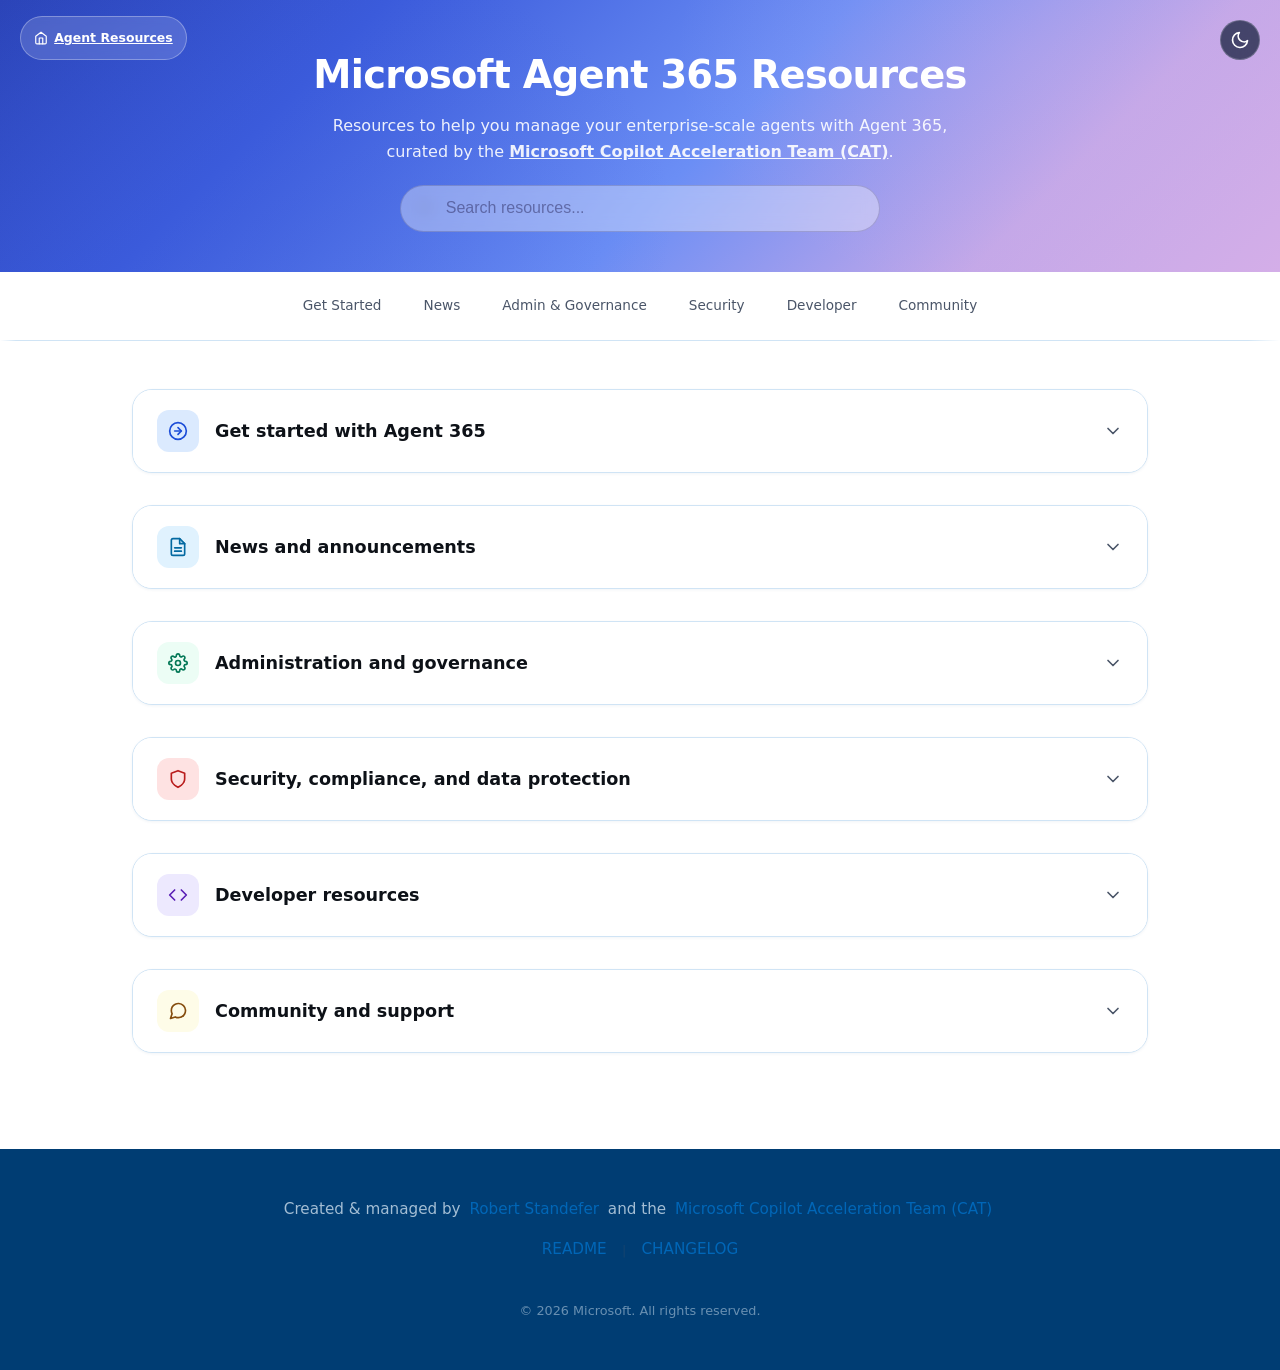
==== commit 5bb3905d: "Move README/CHANGELOG links to footer, remove hamburger menu Moves the README and CHANGELOG links fr" ====
--- a/agent365/index.html
+++ b/agent365/index.html
@@ -58,15 +58,6 @@
         <path stroke-linecap="round" stroke-linejoin="round" d="M12 3v1m0 16v1m8.66-13.66l-.71.71M4.05 19.95l-.71.71M21 12h-1M4 12H3m16.66 7.66l-.71-.71M4.05 4.05l-.71-.71M16 12a4 4 0 11-8 0 4 4 0 018 0z"/>
       </svg>
       </button>
-      <button id="menu-toggle" class="menu-toggle" aria-label="Open menu" aria-expanded="false">
-        <svg xmlns="http://www.w3.org/2000/svg" fill="none" viewBox="0 0 24 24" stroke="currentColor" stroke-width="2">
-          <line x1="3" y1="6" x2="21" y2="6"/><line x1="3" y1="12" x2="21" y2="12"/><line x1="3" y1="18" x2="21" y2="18"/>
-        </svg>
-      </button>
-      <nav id="site-menu" class="site-menu" aria-hidden="true">
-        <a href="https://github.com/microsoft/agent-resources/blob/main/README.md" target="_blank" rel="noopener">README</a>
-        <a href="https://github.com/microsoft/agent-resources/blob/main/agent365/CHANGELOG.md" target="_blank" rel="noopener">CHANGELOG</a>
-      </nav>
     </div>
 
     <!-- ── Hero ── -->
@@ -160,9 +151,12 @@
               >
               &mdash; overview and core capabilities
             </li>
+            <li><a href="https://learn.microsoft.com/microsoft-agent-365/leadership/why-agent-365-for-enterprise" target="_blank" rel="noopener">Why does an enterprise need Agent 365?</a> &mdash; leadership guidance for turning fragmented agent experiments into governed enterprise AI operations</li>
+            <li><a href="https://learn.microsoft.com/microsoft-agent-365/leadership/govern-agents-support-innovation" target="_blank" rel="noopener">Govern without slowing innovation</a> &mdash; lightweight guardrails for observability, accountability, and trust while teams continue building agents quickly</li>
           </ul>
           <h3 class="sub-heading">Onboarding guides</h3>
           <ul class="link-list">
+            <li><a href="https://learn.microsoft.com/training/paths/agent-365-solutions/" target="_blank" rel="noopener">Explore Microsoft Agent 365</a> &mdash; Microsoft Learn path covering setup, monitoring, management, and governance</li>
             <li><a href="https://learn.microsoft.com/microsoft-agent-365/get-started" target="_blank" rel="noopener">Get started with Agent 365</a> &mdash; step-by-step guide to enabling Agent 365 and onboarding your organization</li>
             <li><a href="https://learn.microsoft.com/microsoft-agent-365/connect-existing-agents" target="_blank" rel="noopener">Connect existing agents to Agent 365</a> &mdash; register and govern agents already built on any platform or framework</li>
             <li><a href="https://learn.microsoft.com/microsoft-agent-365/third-party-agents" target="_blank" rel="noopener">Use third-party agents in Agent 365</a> &mdash; discover, enable, and govern partner agents through the Agent 365 catalog</li>
@@ -194,6 +188,9 @@
           <ul class="session-grid">
             <li><a href="https://news.microsoft.com/build-2026/" target="_blank" rel="noopener"><span class="session-badge">HUB</span> Build 2026 news hub</a></li>
             <li><a href="https://news.microsoft.com/build-2026-live-blog/" target="_blank" rel="noopener"><span class="session-badge">LIVE</span> Build 2026 live blog</a></li>
+            <li><a href="https://build.microsoft.com/en-US/sessions/BRK250" target="_blank" rel="noopener"><span class="session-badge">BRK250</span> Govern open-source AI agents, any framework, any scale</a></li>
+            <li><a href="https://build.microsoft.com/en-US/sessions/BRK241" target="_blank" rel="noopener"><span class="session-badge">BRK241</span> From prototype to production: build and run agents at scale</a></li>
+            <li><a href="https://build.microsoft.com/en-US/sessions/BRK247" target="_blank" rel="noopener"><span class="session-badge">BRK247</span> Scott and Mark learn…how agents reshape software engineering</a></li>
           </ul>
         </div>
       </div>
@@ -215,11 +212,15 @@
         </button>
         <div class="section-body">
           <ul class="link-list">
+            <li><a href="https://techcommunity.microsoft.com/blog/agent-365-blog/whats-new-in-agent-365-%E2%80%93-july-2026/4543654" target="_blank" rel="noopener">What's new in Agent 365 — July 2026</a> &mdash; latest product roundup with expanded multi-tenant governance capabilities (Aug 4, 2026)</li>
+            <li><a href="https://www.microsoft.com/security/blog/2026/07/30/whats-new-in-microsoft-security-july-2026/" target="_blank" rel="noopener">What's new in Microsoft Security — July 2026</a> &mdash; unified posture and runtime protection for cloud agents, Project Perception, and new Purview and Entra controls</li>
+            <li><a href="https://blogs.microsoft.com/blog/2026/07/27/rethinking-security-for-the-age-of-ai/" target="_blank" rel="noopener">Rethinking security for the age of AI</a> &mdash; introduces Project Perception and coordinated agentic red, blue, and green security teams</li>
             <li><a href="https://news.microsoft.com/build-2026-live-blog/" target="_blank" rel="noopener">Microsoft Build 2026 live blog</a> &mdash; all Build 2026 announcements including Windows 365 for Agents GA, Microsoft Scout, and expanded agent governance (Jun 2026)</li>
             <li><a href="https://techcommunity.microsoft.com/blog/agent-365-blog/make-any-agent-enterprise-ready-with-the-agent-365-sdk/4524575" target="_blank" rel="noopener">Make any agent enterprise-ready with the Agent 365 SDK</a> &mdash; Tech Community walkthrough of identity, observability, notifications, Work IQ tooling, and governance for agents built on any stack (Jun 2, 2026)</li>
             <li><a href="https://www.microsoft.com/security/blog/2026/05/01/microsoft-agent-365-now-generally-available-expands-capabilities-and-integrations/" target="_blank" rel="noopener">Microsoft Agent 365, now generally available, expands capabilities and integrations</a> &mdash; official GA announcement covering the control plane, shadow AI discovery, Windows 365 for Agents, and partner ecosystem expansion (May 1, 2026)</li>
             <li><a href="https://www.microsoft.com/security/blog/2026/06/02/microsoft-build-2026-securing-code-agents-and-models-across-the-development-lifecycle/" target="_blank" rel="noopener">Microsoft Build 2026: Securing code, agents, and models across the development lifecycle</a> &mdash; Microsoft Security Blog roundup covering Windows 365 for Agents, Intune policy controls, and agent governance at Build 2026 (Jun 2, 2026)</li>
             <li><a href="https://blogs.windows.com/windowsdeveloper/2026/06/02/windows-platform-security-for-ai-agents/" target="_blank" rel="noopener">Making Windows the trustworthy OS for agents</a> &mdash; Windows platform security primitives, Microsoft Execution Containers, and Agent 365 policy-based controls for local agents (Jun 2, 2026)</li>
+            <li><a href="https://kpmg.com/xx/en/media/press-releases/2026/06/kpmg-and-microsoft-scale-trusted-enterprise-ai-agents-globally.html" target="_blank" rel="noopener">KPMG and Microsoft scale trusted, enterprise AI agents globally through Agent 365</a> &mdash; press release on deploying, monitoring, and governing AI agents across KPMG's 276,000-person workforce (Jun 2026)</li>
             <li>
               Agent 365 blog &mdash;
               <a
@@ -272,7 +273,6 @@
             <li><a href="https://techcommunity.microsoft.com/blog/agent-365-blog/microsoft-365-e7--agent365-from-where-you-are-to-enterprise-ai-at-scale/4519969" target="_blank" rel="noopener">Microsoft 365 E7 + Agent 365: From where you are to enterprise AI at scale</a> &mdash; Tech Community Agent 365 blog &mdash; how the E7 Frontier Suite operationalizes agent governance, visibility, and control (May 15, 2026)</li>
             <li><a href="https://techcommunity.microsoft.com/blog/agent-365-blog/agent365-the-identity-first-control-plane-for-scalable-ai-agents/4519921" target="_blank" rel="noopener">Agent 365: The identity-first control plane for scalable AI agents</a> &mdash; Tech Community Agent 365 blog &mdash; explainer on agent identity as the foundation for governing persistent AI actors (May 14, 2026)</li>
             <li><a href="https://techcommunity.microsoft.com/blog/agent-365-blog/you-asked%E2%80%94we-answered-inside-the-agent-365-ama/4519485" target="_blank" rel="noopener">You asked — we answered: Inside the Agent 365 AMA</a> &mdash; replay and Q&amp;A from the May 12 Agent 365 Live AMA covering licensing, third-party agents, governance, and security (May 13, 2026)</li>
-            <li><a href="https://www.microsoft.com/security/blog/2026/05/01/microsoft-agent-365-now-generally-available-expands-capabilities-and-integrations/" target="_blank" rel="noopener">Microsoft Agent 365, now generally available, expands capabilities and integrations</a> &mdash; official GA announcement on the Microsoft Security Blog &mdash; Agent 365 control plane is now GA at $15/user/month, with expanded Defender, Purview, Entra, and third-party integrations (May 1, 2026)</li>
             <li><a href="https://techcommunity.microsoft.com/blog/agent-365-blog/what%E2%80%99s-new-in-agent-365-may-2026/4516340" target="_blank" rel="noopener">What's New in Agent 365: May 2026</a> &mdash; Tech Community Agent 365 blog &mdash; GA capabilities walkthrough including the new admin-center dashboard, agent registry, and observe/govern/secure pillars (May 1, 2026)</li>
             <li><a href="https://techcommunity.microsoft.com/blog/partnernews/now-generally-available-microsoft-365-e7-and-agent-365/4516469" target="_blank" rel="noopener">Now generally available: Microsoft 365 E7 and Agent 365</a> &mdash; Tech Community Partner News &mdash; the new E7 Frontier Suite bundles E5, Copilot, Entra Suite, and Agent 365; CSP licensing details and partner readiness (May 1, 2026)</li>
             <li><a href="https://venturebeat.com/technology/microsoft-takes-agent-365-out-of-preview-as-shadow-ai-becomes-an-enterprise-threat" target="_blank" rel="noopener">Microsoft takes Agent 365 out of preview as shadow AI becomes an enterprise threat</a> &mdash; VentureBeat coverage of Agent 365 GA, shadow AI detection, and runtime protection (May 2026)</li>
@@ -331,11 +331,16 @@
           </ul>
           <h3 class="sub-heading">Monitor and observe</h3>
           <ul class="link-list">
+            <li><a href="https://learn.microsoft.com/microsoft-365/admin/manage/agent-registry" target="_blank" rel="noopener">Observe agents with Agent Registry</a> &mdash; Microsoft 365 admin center view for discovering agents, understanding usage, and acting on risk signals</li>
+            <li><a href="https://learn.microsoft.com/microsoft-365/admin/manage/agent-map" target="_blank" rel="noopener">Use Agent Map in the Microsoft 365 admin center</a> &mdash; visualize agents by platform and filter by status, publisher, data source, and usage</li>
+            <li><a href="https://learn.microsoft.com/microsoft-365/admin/manage/agent-365-overview" target="_blank" rel="noopener">Govern agents with Microsoft Agent 365</a> &mdash; admin guidance for onboarding, guardrails, compliance, retention, and governed access to resources and data</li>
             <li><a href="https://learn.microsoft.com/microsoft-agent-365/observe" target="_blank" rel="noopener">Observe agent activity in Microsoft Teams</a> &mdash; dashboards and telemetry for monitoring agent interactions within Teams</li>
             <li><a href="https://learn.microsoft.com/microsoft-agent-365/observe-agents-microsoft-365-copilot" target="_blank" rel="noopener">Observe agent activity in Microsoft 365 Copilot</a> &mdash; monitor agent usage and performance across the M365 Copilot surface</li>
           </ul>
           <h3 class="sub-heading">Agent governance resources</h3>
           <ul class="link-list">
+            <li><a href="https://learn.microsoft.com/microsoft-agent-365/admin/policy-template" target="_blank" rel="noopener">Agent 365 policy templates</a> &mdash; predefined and custom governance bundles spanning Entra, Purview, SharePoint, and Defender controls</li>
+            <li><a href="https://learn.microsoft.com/microsoft-365/admin/manage/agent-roles-perms" target="_blank" rel="noopener">Agent management roles and permissions</a> &mdash; role-by-role reference for registry, visibility, and management capabilities</li>
             <li><a href="https://learn.microsoft.com/copilot/microsoft-365/agent-essentials/m365-agents-checklist" target="_blank" rel="noopener">Microsoft 365 Agents Checklist</a> &mdash; deployment checklist covering objectives, costs, RAI, permissions, and rollout phases</li>
             <li><a href="https://adoption.microsoft.com/files/copilot-studio/Agent-governance-whitepaper.pdf" target="_blank" rel="noopener">Agent Governance Whitepaper</a> &mdash; lifecycle management, compliance frameworks, and responsible AI guidelines</li>
             <li><a href="https://learn.microsoft.com/microsoft-365/admin/manage/manage-copilot-agents-integrated-apps" target="_blank" rel="noopener">Manage agents in the Microsoft 365 admin center</a> &mdash; view, block, assign, and remove agents across your tenant</li>
@@ -377,6 +382,16 @@
             </li>
             <li>
               <a
+                href="https://learn.microsoft.com/defender-xdr/security-for-ai/transition-agent-security-to-agent-365"
+                target="_blank"
+                rel="noopener"
+                >Transition Copilot Studio and Microsoft Foundry agent security to Agent 365</a
+              >
+              &mdash; migration guidance; from Jul 1, 2026 these security
+              capabilities require a Microsoft Agent 365 license
+            </li>
+            <li>
+              <a
                 href="https://www.microsoft.com/security/blog/2026/03/09/secure-agentic-ai-for-your-frontier-transformation/"
                 target="_blank"
                 rel="noopener"
@@ -414,7 +429,7 @@
           <ul class="link-list">
             <li>
               <a
-                href="https://learn.microsoft.com/defender-xdr/ai-agent-inventory"
+                href="https://learn.microsoft.com/defender-xdr/security-for-ai/ai-agent-inventory"
                 target="_blank"
                 rel="noopener"
                 >Protect AI agents &mdash; Microsoft Defender XDR</a
@@ -422,6 +437,7 @@
               &mdash; agent inventory, real-time protection, threat hunting,
               security posture management
             </li>
+            <li><a href="https://learn.microsoft.com/defender-xdr/security-for-ai/ai-agent-detection-protection" target="_blank" rel="noopener">Detect and investigate threats to AI agents</a> &mdash; near-real-time alerts and advanced hunting for jailbreaks, prompt injection, credential leaks, malicious propagation, and evasion</li>
           </ul>
           <h3 class="sub-heading">Microsoft Entra Agent ID</h3>
           <ul class="link-list">
@@ -478,6 +494,8 @@
                 >SDK and CLI reference</a
               >
             </li>
+            <li><a href="https://learn.microsoft.com/microsoft-agent-365/tooling-servers-overview" target="_blank" rel="noopener">Work IQ MCP overview</a> &mdash; governed data, context, skills, and tools for grounding agents in Microsoft 365</li>
+            <li><a href="https://learn.microsoft.com/microsoft-agent-365/developer/publish" target="_blank" rel="noopener">Publish an agent to the Microsoft 365 admin center</a> &mdash; package and upload an Agent 365 manifest with the CLI</li>
             <li>
               Agent 365 identity &mdash;
               <a
@@ -576,6 +594,7 @@
     <!-- ── Footer ── -->
     <footer>
       <p>Created &amp; managed by <a href="https://www.linkedin.com/in/rstandefer/">Robert Standefer</a> and the <a href="https://aka.ms/wearecat">Microsoft Copilot Acceleration Team (CAT)</a></p>
+      <p class="footer-links"><a href="https://github.com/microsoft/agent-resources/blob/main/README.md" target="_blank" rel="noopener">README</a> <span class="link-sep">|</span> <a href="https://github.com/microsoft/agent-resources/blob/main/agent365/CHANGELOG.md" target="_blank" rel="noopener">CHANGELOG</a></p>
     <p class="copyright">© 2026 Microsoft. All rights reserved.</p>
     </footer>
 
--- a/agent365/assets/css/styles.css
+++ b/agent365/assets/css/styles.css
@@ -390,6 +390,8 @@
 	transition: background var(--transition), border-color var(--transition);
 }
 footer .btn:hover { background: rgba(255,255,255,.1); border-color: rgba(255,255,255,.6); }
+footer .footer-links { margin-top: .5rem; }
+footer .footer-links .link-sep { opacity: .4; margin: 0 .4rem; }
 footer .copyright {
 	margin-top: 2.5rem;
 	font-size: var(--text-sm);
@@ -432,61 +434,6 @@
 	height: 20px;
 }
 
-/* ── Hamburger Menu ── */
-.menu-toggle {
-	background: rgba(13, 27, 53, .7);
-	backdrop-filter: blur(8px);
-	border: 1px solid rgba(255,255,255,.2);
-	border-radius: 50%;
-	width: 40px;
-	height: 40px;
-	display: flex;
-	align-items: center;
-	justify-content: center;
-	cursor: pointer;
-	transition: background var(--transition), border-color var(--transition), transform var(--transition);
-	color: #ffffff;
-}
-.menu-toggle:hover {
-	background: rgba(13, 27, 53, .9);
-	border-color: rgba(255,255,255,.35);
-	transform: scale(1.05);
-}
-.menu-toggle svg {
-	width: 20px;
-	height: 20px;
-}
-.site-menu {
-	position: absolute;
-	top: calc(100% + .5rem);
-	right: 0;
-	background: rgba(13, 27, 53, .95);
-	backdrop-filter: blur(12px);
-	border: 1px solid rgba(255,255,255,.15);
-	border-radius: var(--radius);
-	padding: .5rem 0;
-	min-width: 160px;
-	opacity: 0;
-	visibility: hidden;
-	transform: translateY(-8px);
-	transition: opacity var(--transition), transform var(--transition), visibility var(--transition);
-}
-.site-menu.open {
-	opacity: 1;
-	visibility: visible;
-	transform: translateY(0);
-}
-.site-menu a {
-	display: block;
-	padding: .5rem 1rem;
-	color: #ffffff;
-	text-decoration: none;
-	font-size: .875rem;
-	transition: background var(--transition);
-}
-.site-menu a:hover {
-	background: rgba(255,255,255,.1);
-}
 
 /* ── Dark Mode ── */
 [data-theme="dark"] {
@@ -590,25 +537,6 @@
 	background: rgba(0,0,0,.5);
 	border-color: rgba(255,255,255,.3);
 }
-[data-theme="dark"] .menu-toggle {
-	background: rgba(0,0,0,.3);
-	border-color: rgba(255,255,255,.15);
-	color: #e2e8f0;
-}
-[data-theme="dark"] .menu-toggle:hover {
-	background: rgba(0,0,0,.5);
-	border-color: rgba(255,255,255,.3);
-}
-[data-theme="dark"] .site-menu {
-	background: rgba(15, 23, 42, .95);
-	border-color: rgba(255,255,255,.1);
-}
-[data-theme="dark"] .site-menu a {
-	color: #e2e8f0;
-}
-[data-theme="dark"] .site-menu a:hover {
-	background: rgba(255,255,255,.08);
-}
 
 /* ── Responsive ── */
 @media (max-width: 640px) {
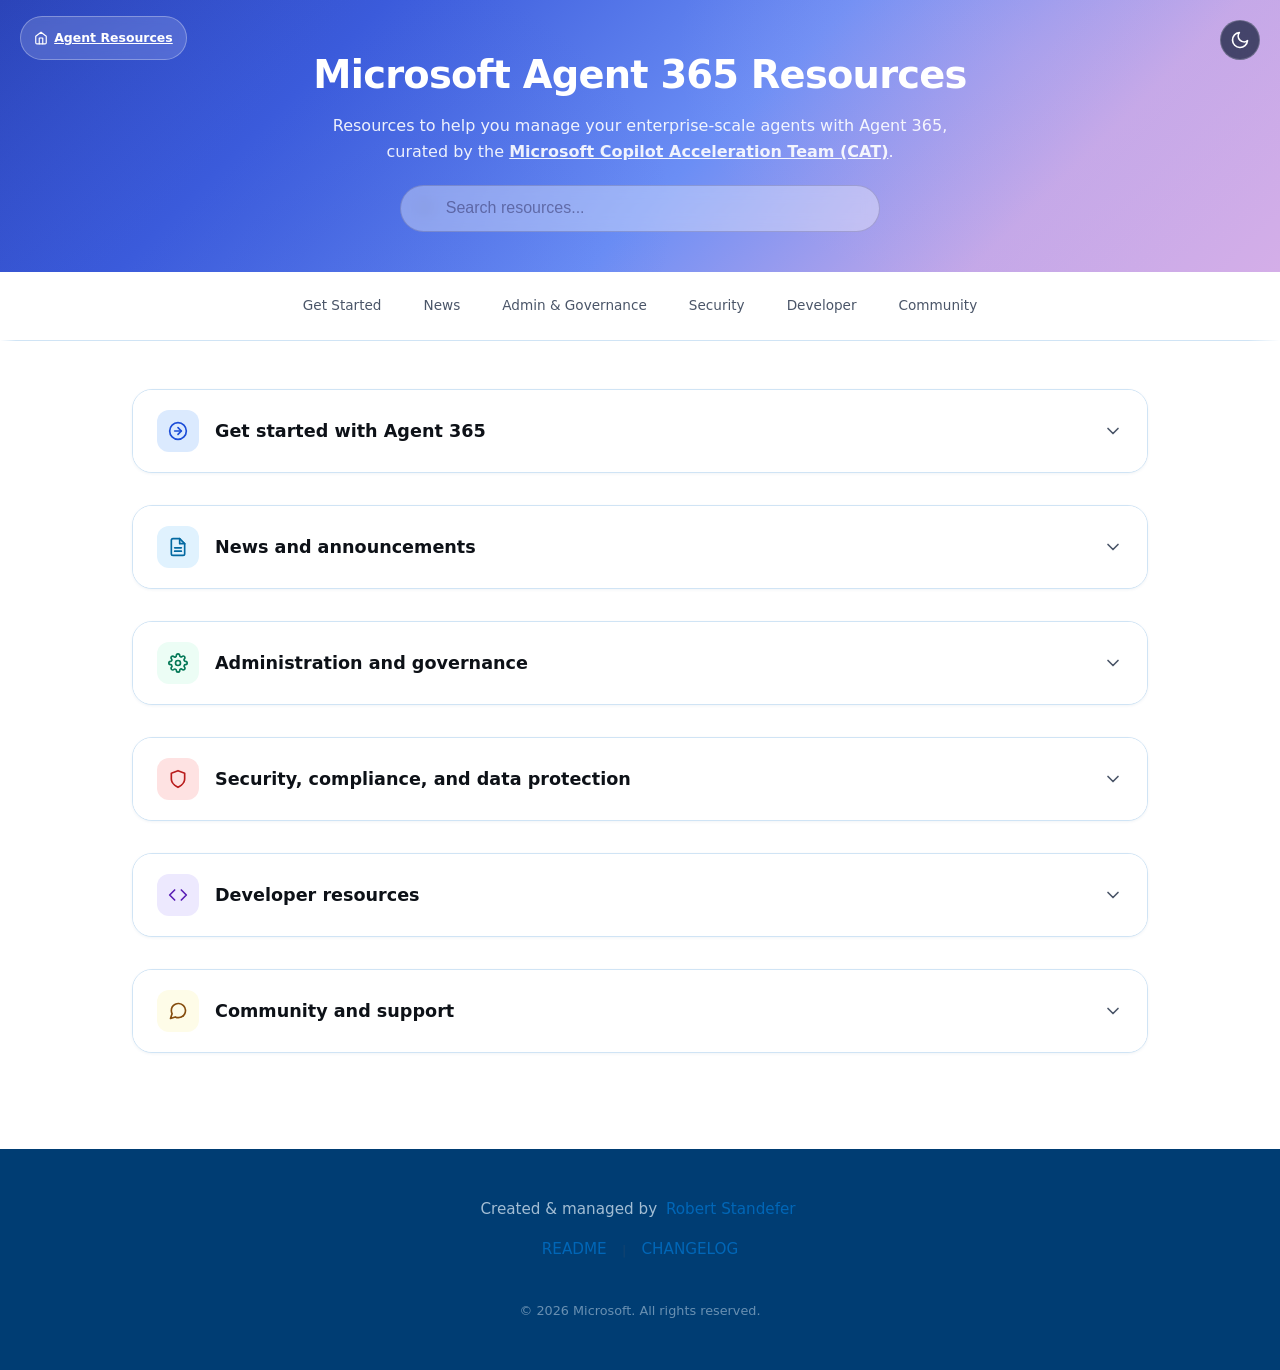
==== commit 45c99797: "Remove CAT credit from footer across all sites Co-authored-by: Copilot <223556219+Copilot@users.nore" ====
--- a/agent365/index.html
+++ b/agent365/index.html
@@ -593,7 +593,7 @@
 
     <!-- ── Footer ── -->
     <footer>
-      <p>Created &amp; managed by <a href="https://www.linkedin.com/in/rstandefer/">Robert Standefer</a> and the <a href="https://aka.ms/wearecat">Microsoft Copilot Acceleration Team (CAT)</a></p>
+      <p>Created &amp; managed by <a href="https://www.linkedin.com/in/rstandefer/">Robert Standefer</a></p>
       <p class="footer-links"><a href="https://github.com/microsoft/agent-resources/blob/main/README.md" target="_blank" rel="noopener">README</a> <span class="link-sep">|</span> <a href="https://github.com/microsoft/agent-resources/blob/main/agent365/CHANGELOG.md" target="_blank" rel="noopener">CHANGELOG</a></p>
     <p class="copyright">© 2026 Microsoft. All rights reserved.</p>
     </footer>
